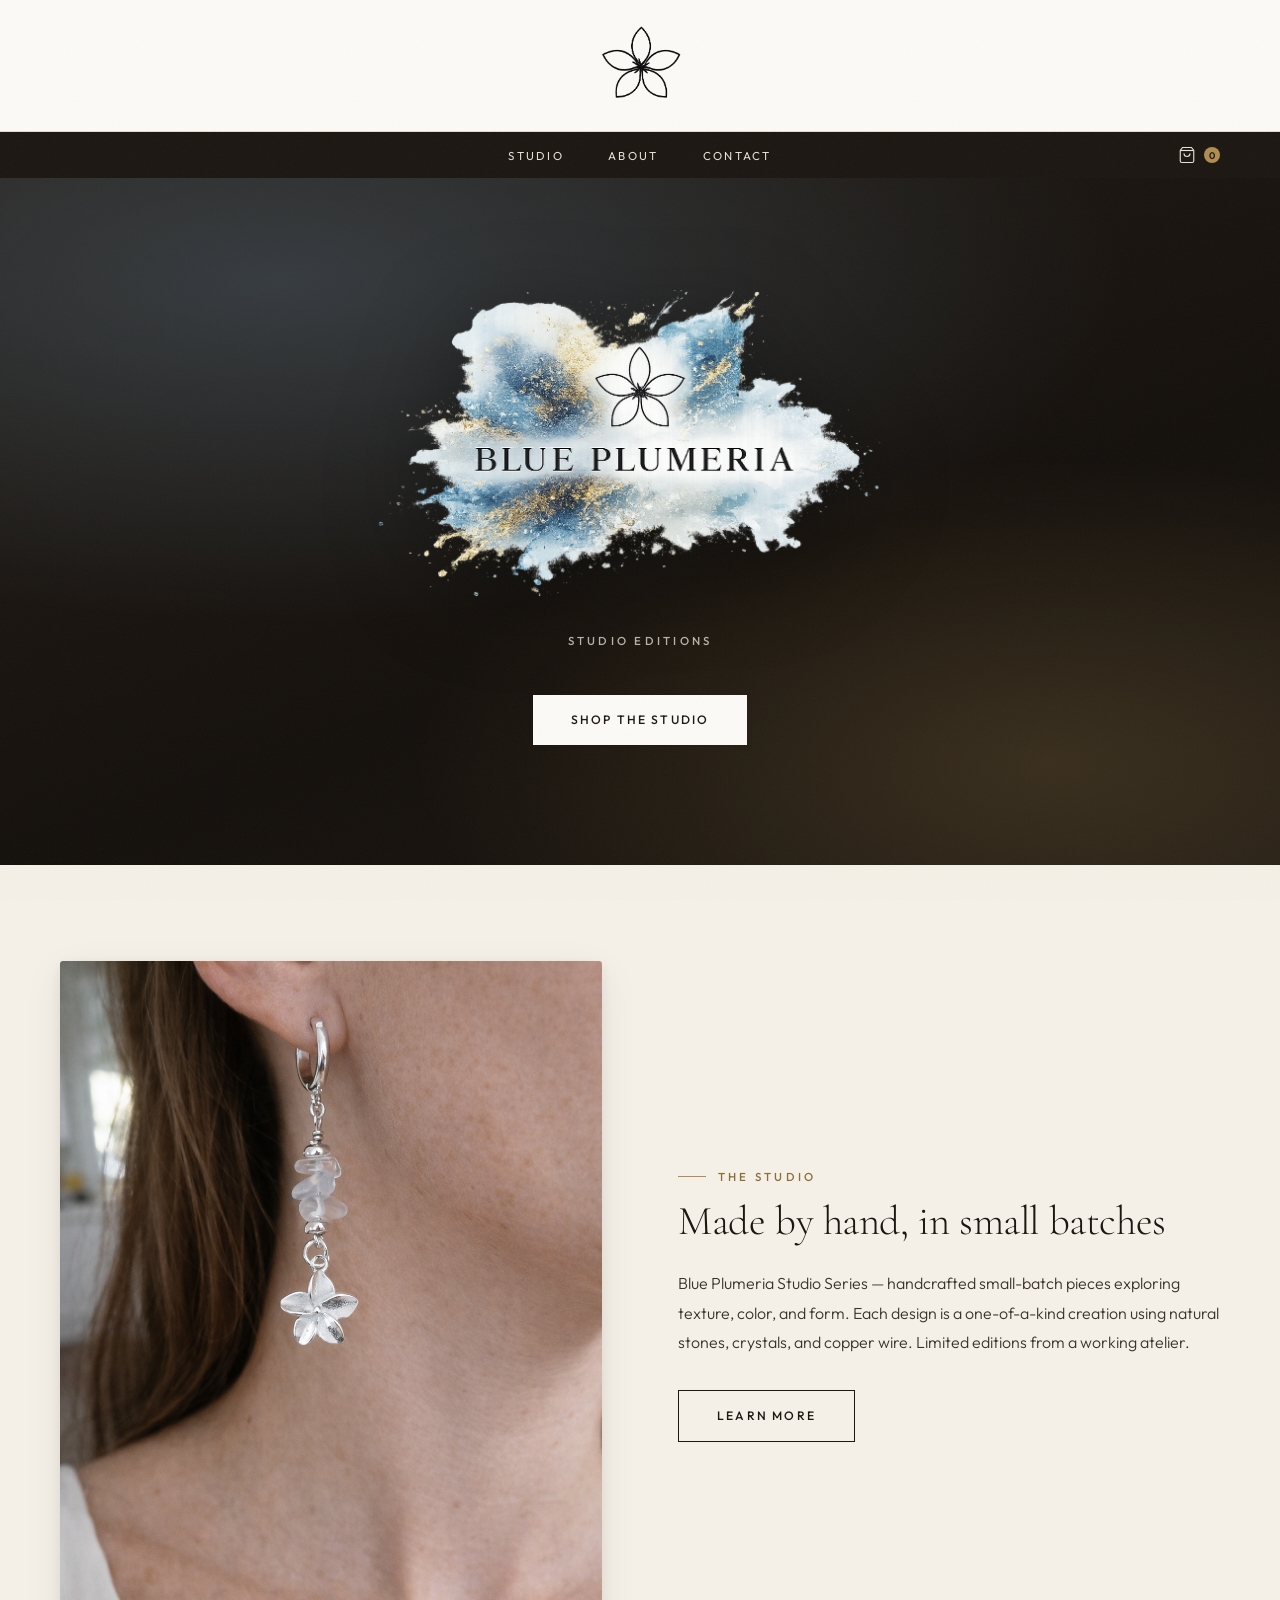
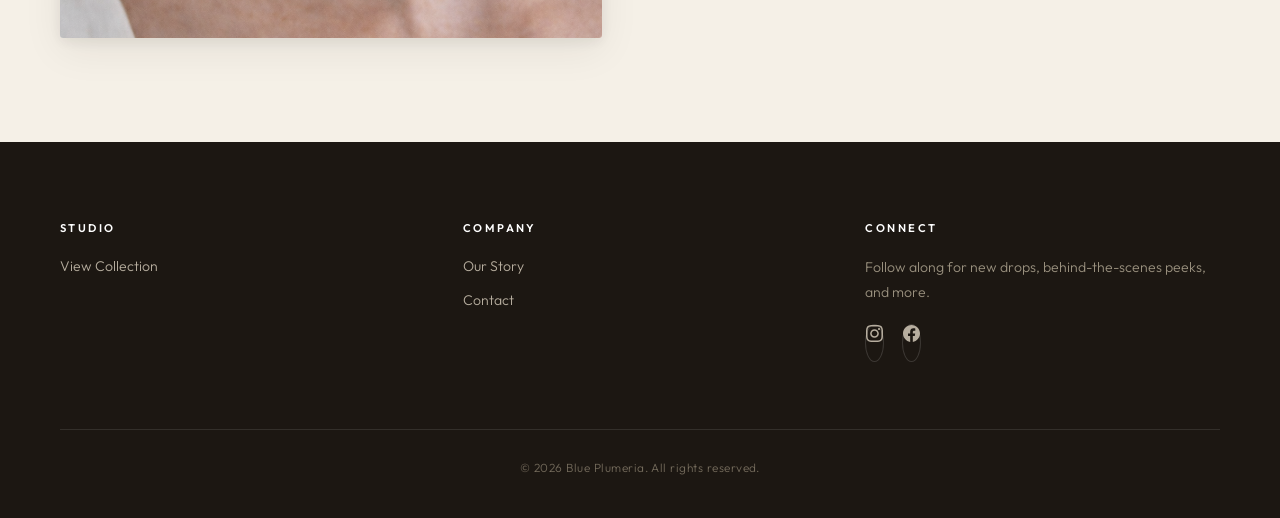
==== docs/index.html @ 75bf8a1d "Switch Snipcart to Live public API key Replace the Test public API key with the Live key across all " ====
<!DOCTYPE html>
<html lang="en">
<head>
  <meta charset="UTF-8">
  <meta name="viewport" content="width=device-width, initial-scale=1.0">
  <title>Blue Plumeria — Studio Editions</title>
  <meta name="description" content="Limited studio editions — handcrafted earrings, necklaces, and bracelets exploring texture, color, and form.">

  <!-- Favicon -->
  <link rel="icon" type="image/svg+xml" href="favicon.svg">

  <!-- Social sharing -->
  <meta property="og:type" content="website">
  <meta property="og:title" content="Blue Plumeria — Studio Editions">
  <meta property="og:description" content="Handcrafted, small-batch jewelry in natural stones, crystals, and copper. Limited studio editions from a working atelier.">
  <meta property="og:image" content="images/hero-logo.png">
  <meta name="twitter:card" content="summary_large_image">
  <meta name="twitter:title" content="Blue Plumeria — Studio Editions">
  <meta name="twitter:description" content="Handcrafted, small-batch jewelry. Limited studio editions from a working atelier.">

  <link rel="preconnect" href="https://fonts.googleapis.com">
  <link rel="preconnect" href="https://fonts.gstatic.com" crossorigin>
  <link rel="stylesheet" href="css/style.css">
  <link rel="preconnect" href="https://cdn.snipcart.com">
  <noscript><style>.reveal{opacity:1 !important;transform:none !important}</style></noscript>
</head>
<body>

  <a href="#main-content" class="skip-link">Skip to content</a>

  <!-- ── Header ── -->
  <header class="site-header">
    <a href="index.html">
      <img src="images/logo.png" alt="Blue Plumeria" class="logo">
    </a>
  </header>

  <!-- ── Navigation ── -->
  <nav class="site-nav">
    <div class="container">
      <button class="hamburger" aria-label="Menu" aria-expanded="false">
        <span></span><span></span><span></span>
      </button>
      <ul class="nav-links">
        <li><a href="shop.html">Studio</a></li>
        <li><a href="about.html">About</a></li>
        <li><a href="contact.html">Contact</a></li>
      </ul>
      <button class="nav-cart snipcart-checkout" aria-label="Cart">
        <svg viewBox="0 0 24 24"><path d="M6 2L3 6v14a2 2 0 002 2h14a2 2 0 002-2V6l-3-4z"/><line x1="3" y1="6" x2="21" y2="6"/><path d="M16 10a4 4 0 01-8 0"/></svg>
        <span class="cart-count snipcart-items-count">0</span>
      </button>
    </div>
  </nav>

  <main id="main-content">

  <!-- ── Hero ── -->
  <section class="hero">
    <div class="container">
      <img src="images/hero-logo.png" alt="Blue Plumeria" class="hero-logo">
      <p class="hero-tagline">Studio Editions</p>
      <a href="shop.html" class="btn btn-primary">Shop the Studio</a>
    </div>
  </section>

  <!-- ── About Teaser ── -->
  <section class="about-teaser section-padding">
    <div class="container">
      <div class="teaser-grid">
        <img src="images/Silver_plumeria_2.png" alt="Silver plumeria drop earrings resting on olive wood" class="teaser-image reveal" loading="lazy">
        <div class="teaser-content reveal">
          <span class="overline">The Studio</span>
          <h2>Made by hand, in small batches</h2>
          <p>Blue Plumeria Studio Series — handcrafted small-batch pieces exploring texture, color, and form. Each design is a one-of-a-kind creation using natural stones, crystals, and copper wire. Limited editions from a working atelier.</p>
          <a href="about.html" class="btn btn-outline">Learn More</a>
        </div>
      </div>
    </div>
  </section>

  </main>

  <!-- ── Footer ── -->
  <footer class="site-footer">
    <div class="container">
      <div class="footer-grid">
        <div class="footer-col">
          <h4>Studio</h4>
          <a href="shop.html">View Collection</a>
        </div>
        <div class="footer-col">
          <h4>Company</h4>
          <a href="about.html">Our Story</a>
          <a href="contact.html">Contact</a>
        </div>
        <div class="footer-col">
          <h4>Connect</h4>
          <p>Follow along for new drops, behind-the-scenes peeks, and more.</p>
          <div class="social-links">
            <a href="#" aria-label="Instagram">
              <svg viewBox="0 0 24 24"><path d="M12 2.163c3.204 0 3.584.012 4.85.07 3.252.148 4.771 1.691 4.919 4.919.058 1.265.069 1.645.069 4.849 0 3.205-.012 3.584-.069 4.849-.149 3.225-1.664 4.771-4.919 4.919-1.266.058-1.644.07-4.85.07-3.204 0-3.584-.012-4.849-.07-3.26-.149-4.771-1.699-4.919-4.92-.058-1.265-.07-1.644-.07-4.849 0-3.204.013-3.583.07-4.849.149-3.227 1.664-4.771 4.919-4.919 1.266-.057 1.645-.069 4.849-.069zm0-2.163c-3.259 0-3.667.014-4.947.072-4.358.2-6.78 2.618-6.98 6.98-.059 1.281-.073 1.689-.073 4.948 0 3.259.014 3.668.072 4.948.2 4.358 2.618 6.78 6.98 6.98 1.281.058 1.689.072 4.948.072 3.259 0 3.668-.014 4.948-.072 4.354-.2 6.782-2.618 6.979-6.98.059-1.28.073-1.689.073-4.948 0-3.259-.014-3.667-.072-4.947-.196-4.354-2.617-6.78-6.979-6.98-1.281-.059-1.69-.073-4.949-.073zm0 5.838c-3.403 0-6.162 2.759-6.162 6.162s2.759 6.163 6.162 6.163 6.162-2.759 6.162-6.163c0-3.403-2.759-6.162-6.162-6.162zm0 10.162c-2.209 0-4-1.79-4-4 0-2.209 1.791-4 4-4s4 1.791 4 4c0 2.21-1.791 4-4 4zm6.406-11.845c-.796 0-1.441.645-1.441 1.44s.645 1.44 1.441 1.44c.795 0 1.439-.645 1.439-1.44s-.644-1.44-1.439-1.44z"/></svg>
            </a>
            <a href="#" aria-label="Facebook">
              <svg viewBox="0 0 24 24"><path d="M24 12.073c0-6.627-5.373-12-12-12s-12 5.373-12 12c0 5.99 4.388 10.954 10.125 11.854v-8.385h-3.047v-3.47h3.047v-2.642c0-3.007 1.792-4.669 4.533-4.669 1.312 0 2.686.235 2.686.235v2.953h-1.514c-1.491 0-1.956.925-1.956 1.874v2.25h3.328l-.532 3.47h-2.796v8.385c5.738-.9 10.126-5.864 10.126-11.854z"/></svg>
            </a>
          </div>
        </div>
      </div>
      <div class="footer-bottom">
        &copy; 2026 Blue Plumeria. All rights reserved.
      </div>
    </div>
  </footer>

  <!-- Snipcart — loads on first user interaction -->
  <script>
    window.SnipcartSettings = {
      publicApiKey: 'ZDM4ZTlmYTYtNGQzMi00MDU1LTlmZWYtMzM0ZDJkOGJkZjA2NjM5MTg3NzgwMTA4ODEzNjky',
      loadStrategy: 'on-user-interaction',
      modalStyle: 'side',
    };

    (()=>{var c,d;(d=(c=window.SnipcartSettings).version)!=null||(c.version="3.0");var s,S;(S=(s=window.SnipcartSettings).timeoutDuration)!=null||(s.timeoutDuration=2750);var l,p;(p=(l=window.SnipcartSettings).domain)!=null||(l.domain="cdn.snipcart.com");var w,u;(u=(w=window.SnipcartSettings).protocol)!=null||(w.protocol="https");var f=window.SnipcartSettings.version.includes("v3.0.0-ci")||window.SnipcartSettings.version!="3.0"&&window.SnipcartSettings.version.localeCompare("3.4.0",void 0,{numeric:!0,sensitivity:"base"})===-1,m=["focus","mouseover","touchmove","scroll","keydown"];window.LoadSnipcart=o;document.readyState==="loading"?document.addEventListener("DOMContentLoaded",r):r();function r(){window.SnipcartSettings.loadStrategy?window.SnipcartSettings.loadStrategy==="on-user-interaction"&&(m.forEach(t=>document.addEventListener(t,o)),setTimeout(o,window.SnipcartSettings.timeoutDuration)):o()}var a=!1;function o(){if(a)return;a=!0;let t=document.getElementsByTagName("head")[0],e=document.querySelector("#snipcart"),i=document.querySelector(`src[src^="${window.SnipcartSettings.protocol}://${window.SnipcartSettings.domain}"][src$="snipcart.js"]`),n=document.querySelector(`link[href^="${window.SnipcartSettings.protocol}://${window.SnipcartSettings.domain}"][href$="snipcart.css"]`);e||(e=document.createElement("div"),e.id="snipcart",e.setAttribute("hidden","true"),document.body.appendChild(e)),v(e),i||(i=document.createElement("script"),i.src=`${window.SnipcartSettings.protocol}://${window.SnipcartSettings.domain}/themes/v${window.SnipcartSettings.version}/default/snipcart.js`,i.async=!0,t.appendChild(i)),n||(n=document.createElement("link"),n.rel="stylesheet",n.type="text/css",n.href=`${window.SnipcartSettings.protocol}://${window.SnipcartSettings.domain}/themes/v${window.SnipcartSettings.version}/default/snipcart.css`,t.prepend(n)),m.forEach(g=>document.removeEventListener(g,o))}function v(t){!f||(t.dataset.apiKey=window.SnipcartSettings.publicApiKey,window.SnipcartSettings.addProductBehavior&&(t.dataset.configAddProductBehavior=window.SnipcartSettings.addProductBehavior),window.SnipcartSettings.modalStyle&&(t.dataset.configModalStyle=window.SnipcartSettings.modalStyle),window.SnipcartSettings.currency&&(t.dataset.currency=window.SnipcartSettings.currency),window.SnipcartSettings.templatesUrl&&(t.dataset.templatesUrl=window.SnipcartSettings.templatesUrl))}})();
  </script>
  <script src="js/main.js"></script>
</body>
</html>
---- docs/css/style.css ----
/* ========================================
   Blue Plumeria — Style Sheet
   Palette drawn from the studio's own logo art:
   dusty slate-blue, gold leaf, warm bone, ink.
   ======================================== */

/* Fonts — Cormorant Garamond (display serif) + Outfit (body) */
@import url('https://fonts.googleapis.com/css2?family=Cormorant+Garamond:ital,wght@0,300;0,400;0,500;0,600;1,300;1,400;1,500&family=Outfit:wght@300;400;500;600&display=swap');

/* ── Custom Properties ── */
:root {
  /* Warm neutrals, tuned to the wood-and-silk product photography */
  --paper:        #FCFAF6;   /* main background — warm white */
  --bone:         #F5F0E7;   /* alt surface — warm cream */
  --sand:         #ECE4D6;   /* deeper neutral */
  --ink:          #1C1712;   /* warm near-black — body + dark surfaces */
  --ink-soft:     #3A332B;
  --muted:        #8A7F6E;   /* warm gray for secondary text */
  --border:       #E4DBCC;   /* warm hairline */

  /* Brand accents — one dominant metallic (gold), slate as support */
  --gold:         #B08D4F;   /* leaf gold, desaturated */
  --gold-deep:    #8C6D37;
  --slate:        #6E8CA6;   /* the logo's dusty blue */
  --slate-deep:   #47617A;

  /* Tinted shadows carry the warm hue instead of pure black */
  --shadow-sm:  0 1px 2px rgba(40,30,15,0.05), 0 2px 8px rgba(40,30,15,0.04);
  --shadow-md:  0 4px 14px rgba(40,30,15,0.08), 0 12px 40px rgba(40,30,15,0.07);
  --shadow-lg:  0 20px 60px rgba(28,23,18,0.18);

  --font-heading: 'Cormorant Garamond', Georgia, serif;
  --font-body:    'Outfit', 'Helvetica Neue', Arial, sans-serif;

  --max-width:    1240px;
  --header-height: 132px;
  --nav-height:   46px;
  --ease:         cubic-bezier(0.22, 0.61, 0.36, 1);
}

/* ── Reset ── */
*, *::before, *::after {
  box-sizing: border-box;
  margin: 0;
  padding: 0;
}

html {
  scroll-behavior: smooth;
}

body {
  font-family: var(--font-body);
  font-weight: 300;
  color: var(--ink);
  background: var(--paper);
  line-height: 1.7;
  font-size: 16px;
  -webkit-font-smoothing: antialiased;
  text-rendering: optimizeLegibility;
}

/* Fixed grain overlay — breaks digital flatness on every surface */
body::after {
  content: "";
  position: fixed;
  inset: 0;
  z-index: 1000;
  pointer-events: none;
  opacity: 0.035;
  background-image: url("data:image/svg+xml,%3Csvg xmlns='http://www.w3.org/2000/svg' width='140' height='140'%3E%3Cfilter id='n'%3E%3CfeTurbulence type='fractalNoise' baseFrequency='0.85' numOctaves='2' stitchTiles='stitch'/%3E%3C/filter%3E%3Crect width='100%25' height='100%25' filter='url(%23n)'/%3E%3C/svg%3E");
}

img {
  max-width: 100%;
  display: block;
}

a {
  color: var(--ink);
  text-decoration: none;
  transition: color 0.25s var(--ease);
}

a:hover {
  color: var(--gold-deep);
}

ul, ol {
  list-style: none;
}

button {
  cursor: pointer;
  font-family: var(--font-body);
  border: none;
  background: none;
  color: inherit;
}

/* Visible focus for keyboard users — accessibility, not optional */
:focus-visible {
  outline: 2px solid var(--slate);
  outline-offset: 3px;
  border-radius: 2px;
}

/* Skip link */
.skip-link {
  position: absolute;
  left: -9999px;
  top: 0;
  z-index: 2000;
  background: var(--ink);
  color: #fff;
  padding: 0.75rem 1.25rem;
  font-size: 0.8rem;
  letter-spacing: 0.1em;
  text-transform: uppercase;
}
.skip-link:focus {
  left: 1rem;
  top: 1rem;
  color: #fff;
}

/* ── Typography ── */
h1, h2, h3, h4, h5 {
  font-family: var(--font-heading);
  font-weight: 400;
  line-height: 1.12;
  letter-spacing: -0.01em;
  text-wrap: balance;
}

p { text-wrap: pretty; }

.section-heading {
  font-family: var(--font-heading);
  font-size: clamp(2rem, 4.5vw, 3.1rem);
  font-weight: 300;
  letter-spacing: 0.01em;
  text-align: center;
  margin-bottom: 3.25rem;
  color: var(--ink);
}

/* Small overline label — the recurring editorial device */
.label-text,
.showcase-label,
.hero-tagline {
  font-family: var(--font-body);
  font-size: 0.72rem;
  font-weight: 500;
  letter-spacing: 0.28em;
  text-transform: uppercase;
  color: var(--muted);
}

.overline {
  display: inline-flex;
  align-items: center;
  gap: 0.75rem;
  font-family: var(--font-body);
  font-size: 0.72rem;
  font-weight: 500;
  letter-spacing: 0.28em;
  text-transform: uppercase;
  color: var(--gold-deep);
}
.overline::before {
  content: "";
  width: 28px;
  height: 1px;
  background: var(--gold);
}

/* ── Layout Utilities ── */
.container {
  max-width: var(--max-width);
  margin: 0 auto;
  padding: 0 2.5rem;
}

.section-padding {
  padding: 6rem 0 6.5rem;  /* optically heavier bottom */
}

.text-center { text-align: center; }

/* ── Buttons ── */
.btn {
  display: inline-block;
  font-family: var(--font-body);
  font-size: 0.76rem;
  font-weight: 500;
  letter-spacing: 0.18em;
  text-transform: uppercase;
  padding: 15px 38px;
  transition: transform 0.15s var(--ease),
              background 0.3s var(--ease),
              color 0.3s var(--ease),
              box-shadow 0.3s var(--ease);
  cursor: pointer;
  border: none;
}
.btn:active { transform: translateY(1px) scale(0.99); }

.btn-primary {
  background: var(--ink);
  color: var(--paper);
  box-shadow: var(--shadow-sm);
}
.btn-primary:hover {
  background: var(--gold-deep);
  color: #fff;
  box-shadow: var(--shadow-md);
}

.btn-outline {
  background: transparent;
  color: var(--ink);
  border: 1px solid var(--ink);
}
.btn-outline:hover {
  background: var(--ink);
  color: var(--paper);
}

.btn-link {
  font-size: 0.76rem;
  letter-spacing: 0.16em;
  text-transform: uppercase;
  color: var(--ink);
  border-bottom: 1px solid var(--gold);
  padding-bottom: 3px;
  transition: color 0.25s var(--ease), border-color 0.25s var(--ease);
}
.btn-link:hover {
  color: var(--gold-deep);
  border-color: var(--gold-deep);
}

/* ── Sticky Header ── */
.site-header {
  position: sticky;
  top: 0;
  z-index: 100;
  background: var(--paper);
  height: var(--header-height);
  display: flex;
  align-items: center;
  justify-content: center;
  border-bottom: 1px solid var(--border);
}
.site-header .logo {
  height: 96px;
  width: auto;
  transition: opacity 0.25s var(--ease);
}
.site-header a:hover .logo { opacity: 0.7; }

/* ── Navigation Bar ── */
.site-nav {
  background: var(--ink);
  height: var(--nav-height);
  position: sticky;
  top: var(--header-height);
  z-index: 99;
}
.site-nav .container {
  display: flex;
  align-items: center;
  justify-content: center;
  height: 100%;
  position: relative;
}
.nav-links {
  display: flex;
  align-items: center;
  gap: 2.75rem;
}
.nav-links a {
  font-family: var(--font-body);
  font-size: 0.72rem;
  font-weight: 400;
  letter-spacing: 0.2em;
  text-transform: uppercase;
  color: #E9E2D6;
  transition: color 0.25s var(--ease);
  padding: 0.5rem 0;
  position: relative;
}
.nav-links a::after {
  content: "";
  position: absolute;
  left: 0; right: 0; bottom: -2px;
  height: 1px;
  background: var(--gold);
  transform: scaleX(0);
  transform-origin: center;
  transition: transform 0.28s var(--ease);
}
.nav-links a:hover,
.nav-links a.active { color: #fff; }
.nav-links a:hover::after,
.nav-links a.active::after { transform: scaleX(1); }

.nav-cart {
  position: absolute;
  right: 2.5rem;
  top: 50%;
  transform: translateY(-50%);
  color: #E9E2D6;
  display: flex;
  align-items: center;
  gap: 0.5rem;
  background: none;
  border: none;
  transition: color 0.25s var(--ease);
}
.nav-cart:hover { color: var(--gold); }
.nav-cart svg {
  width: 18px; height: 18px;
  stroke: currentColor; fill: none; stroke-width: 1.5;
}
.cart-count {
  background: var(--gold);
  color: var(--ink);
  font-size: 0.6rem;
  min-width: 16px; height: 16px;
  padding: 0 4px;
  border-radius: 8px;
  display: inline-flex;
  align-items: center;
  justify-content: center;
  font-weight: 600;
}

/* ── Hamburger Menu ── */
.hamburger {
  display: none;
  background: none; border: none;
  cursor: pointer; padding: 0.5rem;
  position: absolute; left: 2rem; top: 50%;
  transform: translateY(-50%);
}
.hamburger span {
  display: block;
  width: 20px; height: 1.5px;
  background: #E9E2D6;
  margin: 5px 0;
  transition: all 0.3s var(--ease);
}
.hamburger.active span:nth-child(1) { transform: rotate(45deg) translate(4px, 5px); }
.hamburger.active span:nth-child(2) { opacity: 0; }
.hamburger.active span:nth-child(3) { transform: rotate(-45deg) translate(4px, -5px); }

/* ── Hero — dark ambient wash that lets the watercolor mark glow ── */
.hero {
  position: relative;
  overflow: hidden;
  text-align: center;
  padding: 7rem 2rem 7.5rem;
  background:
    radial-gradient(120% 90% at 22% 15%, rgba(110,140,166,0.30), transparent 55%),
    radial-gradient(90% 80% at 82% 85%, rgba(176,141,79,0.22), transparent 55%),
    linear-gradient(160deg, #221C16 0%, #14100C 60%, #1B1611 100%);
  color: var(--paper);
}
.hero .hero-logo {
  position: relative;
  max-width: 760px;
  width: 100%;
  margin: 0 auto 2rem;
  filter: drop-shadow(0 20px 50px rgba(0,0,0,0.45));
}
.hero .hero-tagline {
  position: relative;
  color: rgba(245,240,231,0.72);
  margin-bottom: 2.75rem;
}
.hero .btn-primary {
  position: relative;
  background: var(--paper);
  color: var(--ink);
}
.hero .btn-primary:hover {
  background: var(--gold);
  color: var(--ink);
}

/* ── Category Tiles ── */
.category-tiles { background: var(--paper); }
.tiles-grid {
  display: grid;
  grid-template-columns: repeat(3, 1fr);
  gap: 2rem;
}
.tile { text-align: center; cursor: pointer; }
.tile-image {
  width: 100%;
  aspect-ratio: 3 / 4;
  object-fit: cover;
  margin-bottom: 1.2rem;
  border-radius: 2px;
  transition: transform 0.5s var(--ease), box-shadow 0.4s var(--ease);
}
.tile:hover .tile-image { transform: translateY(-4px); box-shadow: var(--shadow-md); }
.tile-name {
  font-family: var(--font-body);
  font-size: 0.78rem;
  letter-spacing: 0.14em;
  text-transform: uppercase;
  color: var(--ink);
}

/* ── Product Grid (retained) ── */
.product-grid {
  display: grid;
  grid-template-columns: repeat(4, 1fr);
  gap: 3.5rem 2.5rem;
}
.product-card { text-align: center; }
.product-card-image {
  width: 100%;
  aspect-ratio: 1 / 1;
  object-fit: cover;
  margin-bottom: 1.1rem;
  border-radius: 2px;
  cursor: pointer;
  transition: transform 0.5s var(--ease), box-shadow 0.4s var(--ease);
}
.product-card-image:hover { transform: translateY(-4px); box-shadow: var(--shadow-md); }
.product-card-name {
  font-family: var(--font-heading);
  font-size: 1.25rem;
  font-weight: 400;
  color: var(--ink);
  margin-bottom: 0.2rem;
}
.product-card-price {
  font-family: var(--font-body);
  font-size: 0.85rem;
  font-weight: 400;
  color: var(--gold-deep);
  font-variant-numeric: tabular-nums;
  margin-bottom: 0.9rem;
}
.product-card .snipcart-add-item {
  font-family: var(--font-body);
  font-size: 0.68rem;
  font-weight: 500;
  letter-spacing: 0.16em;
  text-transform: uppercase;
  padding: 11px 26px;
  background: transparent;
  color: var(--ink);
  border: 1px solid var(--border);
  cursor: pointer;
  transition: all 0.3s var(--ease);
  opacity: 0;
}
.product-card:hover .snipcart-add-item { opacity: 1; }
.product-card .snipcart-add-item:hover {
  background: var(--ink);
  color: var(--paper);
  border-color: var(--ink);
}

/* ── Product Showcase — alternating asymmetric editorial rows ── */
.showcase-section {
  background: var(--paper);
}
.showcase-set {
  display: grid;
  grid-template-columns: 1.05fr 0.95fr;
  align-items: center;
  gap: clamp(2.5rem, 6vw, 6rem);
  max-width: 1080px;
  margin: 0 auto 7rem;
}
.showcase-set:last-child { margin-bottom: 0; }

/* Alternate the media side every other row */
.showcase-set:nth-of-type(even) .showcase-media { order: 2; }

.showcase-info { max-width: 30ch; }
.showcase-set:nth-of-type(even) .showcase-info { margin-left: auto; }

.showcase-label { display: block; margin-bottom: 1rem; }

.showcase-name {
  font-family: var(--font-heading);
  font-size: clamp(1.9rem, 3.2vw, 2.7rem);
  font-weight: 300;
  line-height: 1.08;
  margin-bottom: 0.9rem;
}
.showcase-price {
  font-family: var(--font-body);
  font-size: 1rem;
  font-weight: 400;
  color: var(--gold-deep);
  font-variant-numeric: tabular-nums;
  margin-bottom: 2rem;
}
.showcase-price::before {
  content: "";
  display: block;
  width: 40px; height: 1px;
  background: var(--border);
  margin-bottom: 1.5rem;
}

/* Media column: slider + dots live together here */
.showcase-media { position: relative; }

.showcase-slider {
  position: relative;
  overflow: hidden;
  border-radius: 3px;
  box-shadow: var(--shadow-md);
  background: var(--bone);
}
.showcase-slider img {
  width: 100%;
  aspect-ratio: 4 / 5;
  object-fit: cover;
  display: none;
}
.showcase-slider img.active { display: block; }

.slider-btn {
  position: absolute;
  top: 50%;
  transform: translateY(-50%);
  background: rgba(252,250,246,0.9);
  backdrop-filter: blur(4px);
  border: none;
  width: 42px; height: 42px;
  font-size: 1.2rem;
  color: var(--ink);
  cursor: pointer;
  display: flex;
  align-items: center;
  justify-content: center;
  border-radius: 50%;
  box-shadow: var(--shadow-sm);
  transition: background 0.25s var(--ease), transform 0.2s var(--ease);
  z-index: 2;
}
.slider-btn:hover { background: #fff; }
.slider-btn:active { transform: translateY(-50%) scale(0.92); }
.slider-btn.prev { left: 0.9rem; }
.slider-btn.next { right: 0.9rem; }

.slider-dots {
  display: flex;
  justify-content: center;
  gap: 0.5rem;
  margin-top: 1.1rem;
}
.ai-note {
  margin: 0.85rem auto 0;
  max-width: 42ch;
  font-family: var(--font-body);
  font-size: 0.7rem;
  font-style: italic;
  line-height: 1.5;
  letter-spacing: 0.01em;
  color: var(--muted);
  text-align: center;
}
.slider-dot {
  width: 7px; height: 7px;
  border-radius: 50%;
  background: var(--border);
  border: none;
  cursor: pointer;
  padding: 0;
  transition: background 0.25s var(--ease), transform 0.2s var(--ease);
}
.slider-dot.active { background: var(--gold); transform: scale(1.25); }

.showcase-cta { margin-top: 0; }

/* ── Featured Section ── */
.featured { background: var(--paper); }
.view-all-wrap { text-align: center; margin-top: 3rem; }

/* ── About Teaser ── */
.about-teaser { background: var(--bone); }
.teaser-grid {
  display: grid;
  grid-template-columns: 1fr 1fr;
  gap: clamp(2.5rem, 6vw, 5rem);
  align-items: center;
}
.teaser-image {
  width: 100%;
  aspect-ratio: 4 / 5;
  object-fit: cover;
  border-radius: 3px;
  box-shadow: var(--shadow-md);
}
.teaser-content h2 {
  font-family: var(--font-heading);
  font-size: clamp(1.9rem, 3.2vw, 2.6rem);
  font-weight: 300;
  margin: 0.8rem 0 1.5rem;
}
.teaser-content p {
  font-size: 1rem;
  line-height: 1.85;
  max-width: 60ch;
  margin-bottom: 2rem;
  color: var(--ink-soft);
}

/* ── Shop Page ── */
.shop-header {
  background: var(--bone);
  text-align: center;
  padding: 4.5rem 2rem 3.5rem;
}
.shop-header h1 {
  font-family: var(--font-heading);
  font-size: clamp(2.4rem, 5vw, 3.6rem);
  font-weight: 300;
  letter-spacing: 0.01em;
  margin-bottom: 0.6rem;
}
.product-count {
  font-size: 0.72rem;
  color: var(--muted);
  letter-spacing: 0.2em;
  text-transform: uppercase;
}

/* ── Filter Bar ── */
.filter-bar {
  border-bottom: 1px solid var(--border);
  padding: 0 2rem;
  background: var(--paper);
}
.filter-bar .container {
  display: flex;
  align-items: center;
  justify-content: center;
  gap: 2.5rem;
  flex-wrap: wrap;
}
.filter-tab {
  font-family: var(--font-body);
  font-size: 0.72rem;
  font-weight: 500;
  letter-spacing: 0.16em;
  text-transform: uppercase;
  color: var(--muted);
  background: none; border: none;
  padding: 1.1rem 0.5rem;
  cursor: pointer;
  border-bottom: 2px solid transparent;
  transition: all 0.25s var(--ease);
}
.filter-tab:hover { color: var(--ink); }
.filter-tab.active { color: var(--ink); border-bottom-color: var(--gold); }

.sort-bar { display: flex; justify-content: flex-end; padding: 1.5rem 0 0; }
.sort-select {
  font-family: var(--font-body);
  font-size: 0.72rem;
  letter-spacing: 0.1em;
  text-transform: uppercase;
  color: var(--ink);
  background: transparent;
  border: 1px solid var(--border);
  padding: 0.55rem 2rem 0.55rem 1rem;
  cursor: pointer;
  appearance: none;
  -webkit-appearance: none;
  background-image: url("data:image/svg+xml,%3Csvg width='10' height='6' viewBox='0 0 10 6' fill='none' xmlns='http://www.w3.org/2000/svg'%3E%3Cpath d='M1 1L5 5L9 1' stroke='%231C1712' stroke-width='1'/%3E%3C/svg%3E");
  background-repeat: no-repeat;
  background-position: right 12px center;
}

/* ── About Page ── */
.about-hero {
  position: relative;
  overflow: hidden;
  text-align: center;
  padding: 6rem 2rem 6.5rem;
  background:
    radial-gradient(100% 90% at 25% 20%, rgba(110,140,166,0.28), transparent 55%),
    radial-gradient(90% 80% at 80% 90%, rgba(176,141,79,0.20), transparent 55%),
    linear-gradient(160deg, #221C16 0%, #14100C 65%);
  color: var(--paper);
}
.about-hero h1 {
  font-family: var(--font-heading);
  font-size: clamp(2.6rem, 6vw, 4.2rem);
  font-weight: 300;
  letter-spacing: 0.01em;
}

.story-section { background: var(--paper); }
.story-grid {
  display: grid;
  grid-template-columns: 0.9fr 1.1fr;
  gap: clamp(2.5rem, 6vw, 5rem);
  align-items: center;
}
.story-image {
  width: 100%;
  aspect-ratio: 4 / 5;
  object-fit: cover;
  border-radius: 3px;
  box-shadow: var(--shadow-md);
}
.story-content h2 {
  font-family: var(--font-heading);
  font-size: clamp(1.9rem, 3.2vw, 2.6rem);
  font-weight: 300;
  margin: 0.8rem 0 1.5rem;
}
.story-content p {
  font-size: 1rem;
  line-height: 1.9;
  max-width: 62ch;
  margin-bottom: 1.3rem;
  color: var(--ink-soft);
}

/* Materials */
.materials-section { background: var(--bone); }
.materials-grid {
  display: grid;
  grid-template-columns: repeat(4, 1fr);
  gap: 2.5rem;
  text-align: center;
}
.material-item {
  padding: 2.25rem 1.5rem;
  background: var(--paper);
  border: 1px solid var(--border);
  border-radius: 3px;
  transition: transform 0.4s var(--ease), box-shadow 0.4s var(--ease);
}
.material-item:hover { transform: translateY(-4px); box-shadow: var(--shadow-md); }
.material-item h3 {
  font-family: var(--font-heading);
  font-size: 1.3rem;
  font-weight: 500;
  margin-bottom: 0.7rem;
}
.material-item p {
  font-size: 0.88rem;
  line-height: 1.75;
  color: var(--muted);
}
.material-icon {
  font-size: 1.6rem;
  margin-bottom: 1rem;
  color: var(--gold);
}

/* ── Contact Page ── */
.contact-hero {
  position: relative;
  overflow: hidden;
  text-align: center;
  padding: 6rem 2rem 6.5rem;
  background:
    radial-gradient(100% 90% at 25% 20%, rgba(110,140,166,0.28), transparent 55%),
    radial-gradient(90% 80% at 80% 90%, rgba(176,141,79,0.20), transparent 55%),
    linear-gradient(160deg, #221C16 0%, #14100C 65%);
  color: var(--paper);
}
.contact-hero h1 {
  font-family: var(--font-heading);
  font-size: clamp(2.6rem, 6vw, 4.2rem);
  font-weight: 300;
  letter-spacing: 0.01em;
}

.contact-grid {
  display: grid;
  grid-template-columns: 1.1fr 0.9fr;
  gap: clamp(2.5rem, 6vw, 5rem);
}
.contact-form label {
  display: block;
  font-size: 0.7rem;
  font-weight: 500;
  letter-spacing: 0.16em;
  text-transform: uppercase;
  color: var(--ink);
  margin-bottom: 0.55rem;
}
.contact-form input,
.contact-form textarea {
  width: 100%;
  font-family: var(--font-body);
  font-size: 0.95rem;
  font-weight: 300;
  padding: 0.85rem 1rem;
  border: 1px solid var(--border);
  background: var(--paper);
  color: var(--ink);
  margin-bottom: 1.4rem;
  border-radius: 2px;
  transition: border-color 0.25s var(--ease), box-shadow 0.25s var(--ease);
  outline: none;
}
.contact-form input:focus,
.contact-form textarea:focus {
  border-color: var(--slate);
  box-shadow: 0 0 0 3px rgba(110,140,166,0.15);
}
.contact-form textarea { min-height: 170px; resize: vertical; }

/* Inline validation states (set by JS) */
.contact-form input.invalid,
.contact-form textarea.invalid {
  border-color: #B4553F;
  box-shadow: 0 0 0 3px rgba(180,85,63,0.12);
}
.field-error {
  display: none;
  margin: -1rem 0 1.2rem;
  font-size: 0.78rem;
  color: #B4553F;
}
.field-error.show { display: block; }

.form-status {
  margin-top: 1rem;
  font-size: 0.9rem;
  color: var(--slate-deep);
}

.contact-info h3 {
  font-family: var(--font-heading);
  font-size: 1.35rem;
  font-weight: 500;
  margin-bottom: 1rem;
}
.contact-info h3 + p { margin-top: -0.4rem; }
.contact-info p {
  font-size: 0.95rem;
  line-height: 1.8;
  margin-bottom: 1.5rem;
  color: var(--ink-soft);
}
.contact-info a { color: var(--gold-deep); }
.contact-info a:hover { color: var(--ink); }

.social-links { display: flex; gap: 1.1rem; margin-top: 1.25rem; }
.social-links a {
  color: var(--ink);
  display: inline-flex;
  width: 38px; height: 38px;
  align-items: center;
  justify-content: center;
  border: 1px solid var(--border);
  border-radius: 50%;
  transition: color 0.25s var(--ease), border-color 0.25s var(--ease), transform 0.2s var(--ease);
}
.social-links a:hover {
  color: var(--gold-deep);
  border-color: var(--gold);
  transform: translateY(-2px);
}
.social-links svg { width: 17px; height: 17px; fill: currentColor; }

/* ── Footer ── */
.site-footer {
  background: var(--ink);
  color: #B7AE9F;
  padding: 5rem 0 2.5rem;
}
.footer-grid {
  display: grid;
  grid-template-columns: repeat(3, 1fr);
  gap: 3rem;
  margin-bottom: 3.5rem;
}
.footer-col h4 {
  font-family: var(--font-body);
  font-size: 0.7rem;
  font-weight: 600;
  letter-spacing: 0.22em;
  text-transform: uppercase;
  color: #fff;
  margin-bottom: 1.25rem;
}
.footer-col a {
  display: block;
  color: #B7AE9F;
  font-size: 0.88rem;
  margin-bottom: 0.65rem;
  width: fit-content;
  transition: color 0.25s var(--ease);
}
.footer-col a:hover { color: var(--gold); }
.footer-col p { font-size: 0.88rem; line-height: 1.75; color: #9a917f; }

/* footer social buttons sit on dark — override the light border */
.site-footer .social-links a {
  color: #B7AE9F;
  border-color: rgba(255,255,255,0.14);
}
.site-footer .social-links a:hover {
  color: var(--gold);
  border-color: var(--gold);
}

.footer-bottom {
  border-top: 1px solid rgba(255,255,255,0.1);
  padding-top: 1.75rem;
  text-align: center;
  font-size: 0.74rem;
  letter-spacing: 0.04em;
  color: #746b5c;
}

/* ── Scroll-reveal (progressive enhancement; base state visible) ── */
.reveal {
  opacity: 0;
  transform: translateY(22px);
  transition: opacity 0.7s var(--ease), transform 0.7s var(--ease);
  will-change: opacity, transform;
}
.reveal.in { opacity: 1; transform: none; }

/* ── Responsive ── */
@media (max-width: 1200px) {
  .product-grid { grid-template-columns: repeat(3, 1fr); gap: 3rem 2rem; }
}

@media (max-width: 860px) {
  .showcase-set {
    grid-template-columns: 1fr;
    gap: 1.75rem;
    max-width: 460px;
    text-align: center;
    margin-bottom: 4.5rem;
  }
  .showcase-set:nth-of-type(even) .showcase-media { order: 0; }
  .showcase-info { max-width: none; }
  .showcase-set:nth-of-type(even) .showcase-info { margin-left: 0; }
  .showcase-price::before { margin-left: auto; margin-right: auto; }
}

@media (max-width: 768px) {
  .section-padding { padding: 4rem 0 4.5rem; }
  .hero { padding: 4.5rem 1.5rem 5rem; }
  .hero .hero-logo { max-width: 420px; }

  .hamburger { display: block; }
  .nav-links {
    display: none;
    position: absolute;
    top: var(--nav-height);
    left: 0; right: 0;
    background: var(--ink);
    flex-direction: column;
    padding: 1.5rem 0;
    gap: 0;
    border-top: 1px solid rgba(255,255,255,0.08);
  }
  .nav-links.open { display: flex; }
  .nav-links a { padding: 0.85rem 2rem; width: 100%; text-align: center; }
  .nav-links a::after { display: none; }
  .nav-cart { right: 1.25rem; }

  .tiles-grid { grid-template-columns: 1fr; gap: 2rem; }
  .product-grid { grid-template-columns: repeat(2, 1fr); gap: 2.5rem 1.5rem; }
  .product-card .snipcart-add-item { opacity: 1; }

  .teaser-grid,
  .story-grid,
  .contact-grid { grid-template-columns: 1fr; gap: 2.5rem; }
  .teaser-content p, .story-content p { max-width: none; }

  .materials-grid { grid-template-columns: repeat(2, 1fr); gap: 1.5rem; }

  .footer-grid { grid-template-columns: 1fr; gap: 2.25rem; text-align: center; }
  .footer-col a { margin-left: auto; margin-right: auto; }
  .social-links { justify-content: center; }
  .site-footer .social-links { justify-content: center; }

  .filter-bar .container { gap: 1.2rem; }
}

@media (max-width: 480px) {
  :root { --header-height: 92px; }
  .site-header .logo { height: 64px; }
  .container { padding: 0 1.4rem; }
  .section-padding { padding: 3rem 0 3.5rem; }
  .hero { padding: 3.25rem 1.2rem 3.75rem; }
  .hero .hero-logo { max-width: 300px; }
  .product-grid { grid-template-columns: 1fr; gap: 2.5rem; }
  .materials-grid { grid-template-columns: 1fr; }
}

/* ── Motion preferences ── */
@media (prefers-reduced-motion: reduce) {
  html { scroll-behavior: auto; }
  *, *::before, *::after {
    animation-duration: 0.01ms !important;
    transition-duration: 0.01ms !important;
  }
  .reveal { opacity: 1; transform: none; }
}
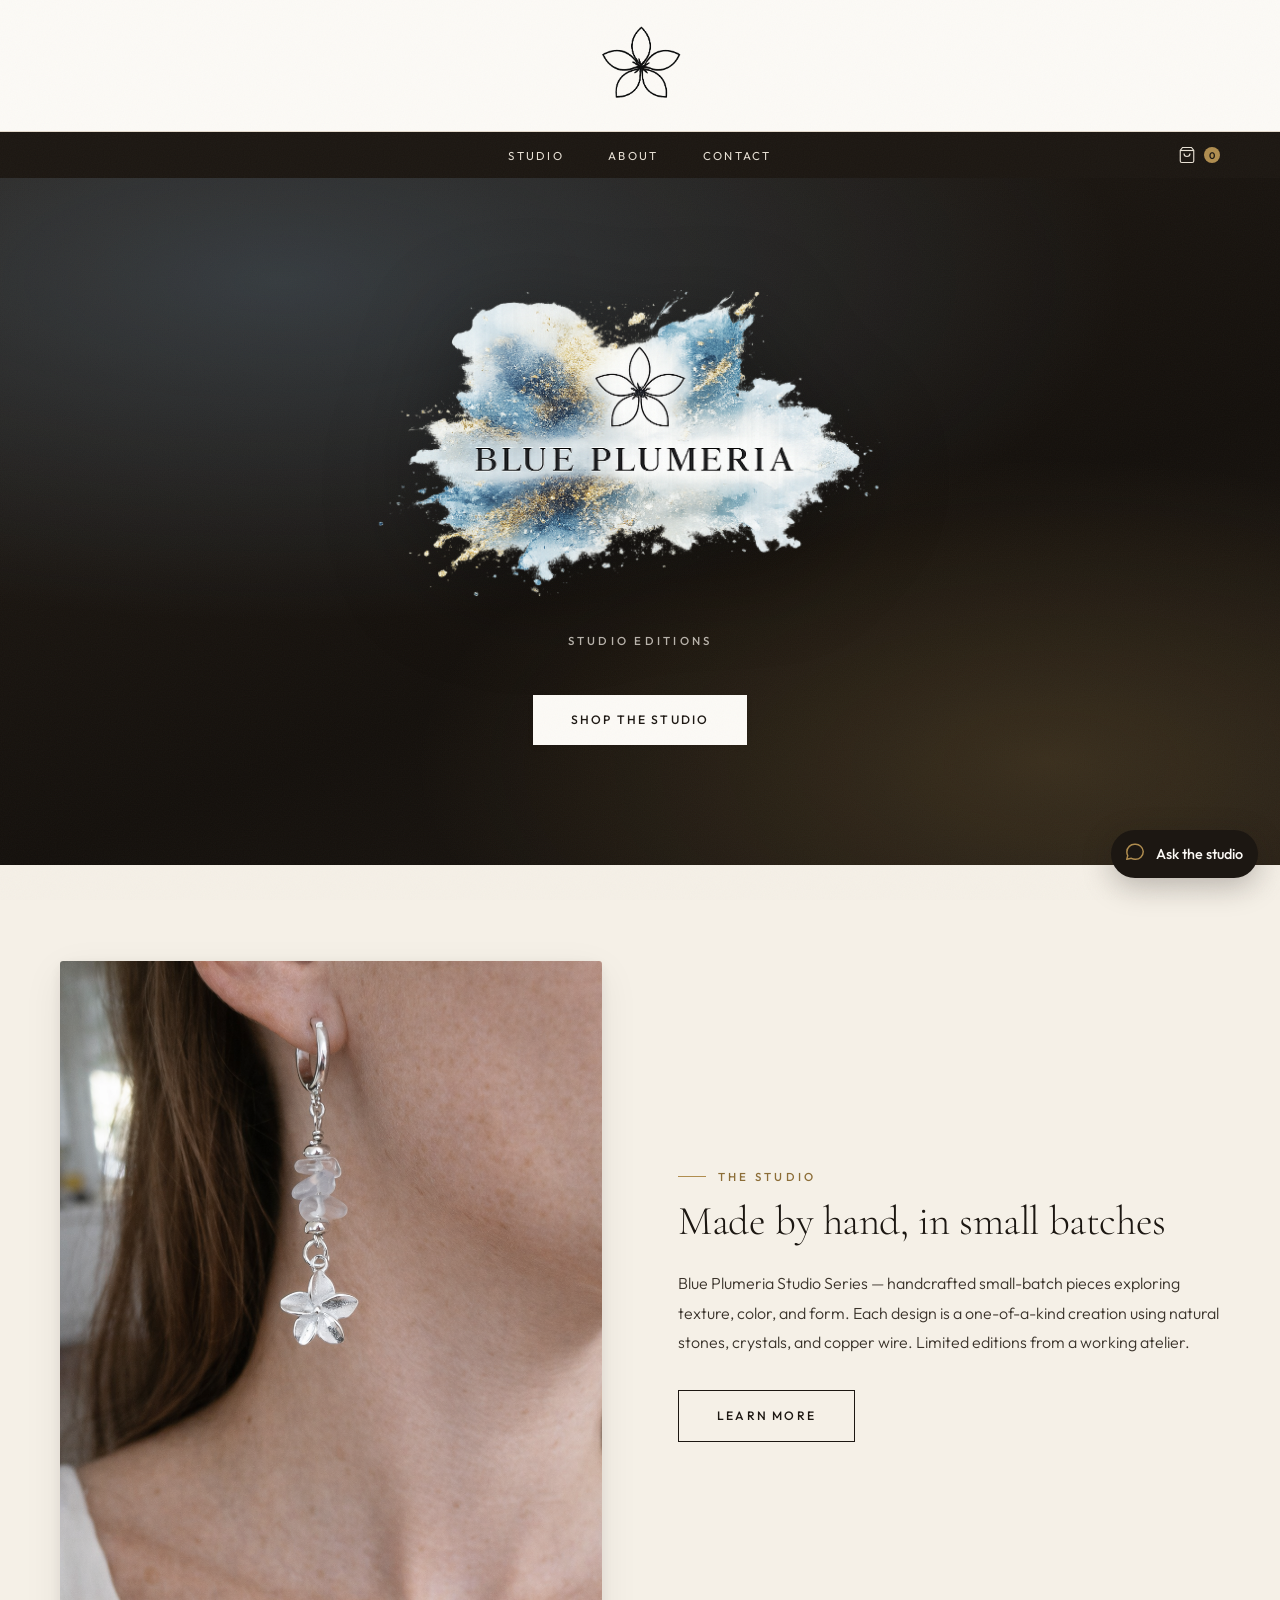
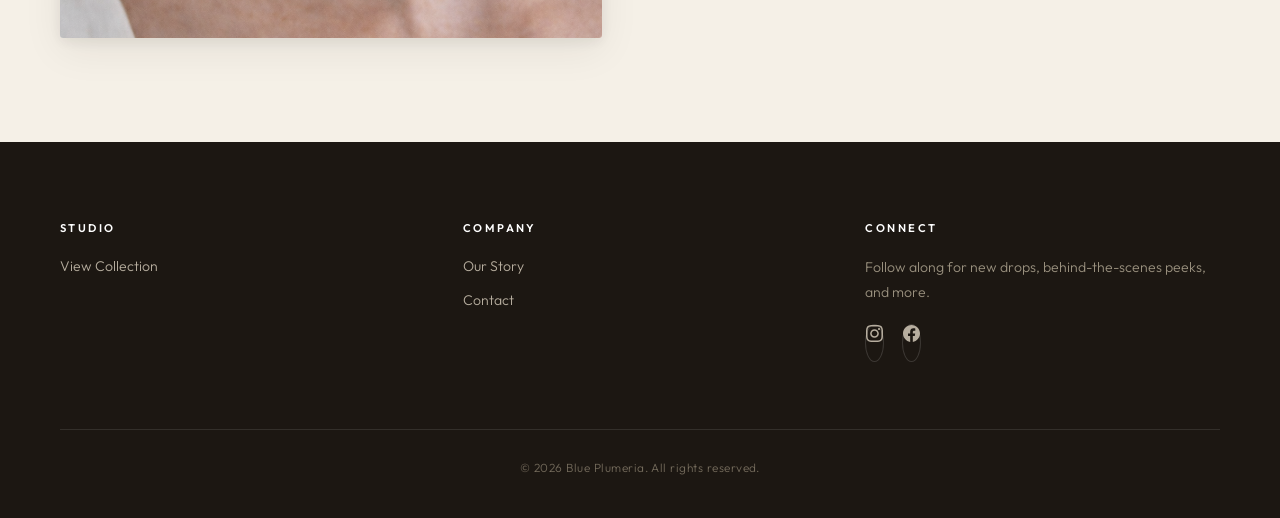
==== commit ab604c65: "Add AI receptionist: chat widget + Supabase edge function A floating "Studio Assistant" on all store" ====
--- a/docs/index.html
+++ b/docs/index.html
@@ -3,6 +3,15 @@
 <head>
   <meta charset="UTF-8">
   <meta name="viewport" content="width=device-width, initial-scale=1.0">
+  <!-- Google tag (gtag.js) -->
+  <script async src="https://www.googletagmanager.com/gtag/js?id=G-3TWSTSRBSR"></script>
+  <script>
+    window.dataLayer = window.dataLayer || [];
+    function gtag(){dataLayer.push(arguments);}
+    gtag('js', new Date());
+
+    gtag('config', 'G-3TWSTSRBSR');
+  </script>
   <title>Blue Plumeria — Studio Editions</title>
   <meta name="description" content="Limited studio editions — handcrafted earrings, necklaces, and bracelets exploring texture, color, and form.">
 
@@ -123,6 +132,11 @@
 
     (()=>{var c,d;(d=(c=window.SnipcartSettings).version)!=null||(c.version="3.0");var s,S;(S=(s=window.SnipcartSettings).timeoutDuration)!=null||(s.timeoutDuration=2750);var l,p;(p=(l=window.SnipcartSettings).domain)!=null||(l.domain="cdn.snipcart.com");var w,u;(u=(w=window.SnipcartSettings).protocol)!=null||(w.protocol="https");var f=window.SnipcartSettings.version.includes("v3.0.0-ci")||window.SnipcartSettings.version!="3.0"&&window.SnipcartSettings.version.localeCompare("3.4.0",void 0,{numeric:!0,sensitivity:"base"})===-1,m=["focus","mouseover","touchmove","scroll","keydown"];window.LoadSnipcart=o;document.readyState==="loading"?document.addEventListener("DOMContentLoaded",r):r();function r(){window.SnipcartSettings.loadStrategy?window.SnipcartSettings.loadStrategy==="on-user-interaction"&&(m.forEach(t=>document.addEventListener(t,o)),setTimeout(o,window.SnipcartSettings.timeoutDuration)):o()}var a=!1;function o(){if(a)return;a=!0;let t=document.getElementsByTagName("head")[0],e=document.querySelector("#snipcart"),i=document.querySelector(`src[src^="${window.SnipcartSettings.protocol}://${window.SnipcartSettings.domain}"][src$="snipcart.js"]`),n=document.querySelector(`link[href^="${window.SnipcartSettings.protocol}://${window.SnipcartSettings.domain}"][href$="snipcart.css"]`);e||(e=document.createElement("div"),e.id="snipcart",e.setAttribute("hidden","true"),document.body.appendChild(e)),v(e),i||(i=document.createElement("script"),i.src=`${window.SnipcartSettings.protocol}://${window.SnipcartSettings.domain}/themes/v${window.SnipcartSettings.version}/default/snipcart.js`,i.async=!0,t.appendChild(i)),n||(n=document.createElement("link"),n.rel="stylesheet",n.type="text/css",n.href=`${window.SnipcartSettings.protocol}://${window.SnipcartSettings.domain}/themes/v${window.SnipcartSettings.version}/default/snipcart.css`,t.prepend(n)),m.forEach(g=>document.removeEventListener(g,o))}function v(t){!f||(t.dataset.apiKey=window.SnipcartSettings.publicApiKey,window.SnipcartSettings.addProductBehavior&&(t.dataset.configAddProductBehavior=window.SnipcartSettings.addProductBehavior),window.SnipcartSettings.modalStyle&&(t.dataset.configModalStyle=window.SnipcartSettings.modalStyle),window.SnipcartSettings.currency&&(t.dataset.currency=window.SnipcartSettings.currency),window.SnipcartSettings.templatesUrl&&(t.dataset.templatesUrl=window.SnipcartSettings.templatesUrl))}})();
   </script>
+  <!-- Cloudflare Web Analytics -->
+  <script type="module" src="https://static.cloudflareinsights.com/beacon.min.js" data-cf-beacon='{"token": "38a6ebb3dcc84f76a18885ecca1cf73b"}'></script>
+  <!-- End Cloudflare Web Analytics -->
   <script src="js/main.js"></script>
+  <!-- AI receptionist (floating studio assistant) -->
+  <script src="js/receptionist.js" defer></script>
 </body>
 </html>
--- a/docs/css/style.css
+++ b/docs/css/style.css
@@ -1014,3 +1014,44 @@
   }
   .reveal { opacity: 1; transform: none; }
 }
+
+/* ── Shop group headings (tier + collection) ── */
+/* Tier banner ("The Signature Collection") reuses .section-heading;
+   trim its base margin since a collection heading follows it. */
+.tier-heading {
+  margin-top: 1rem;
+  margin-bottom: 1.25rem;
+}
+/* Collection sub-heading — centered gold overline with flanking rules. */
+.collection-heading {
+  display: flex;
+  align-items: center;
+  justify-content: center;
+  gap: 1rem;
+  margin: 3.5rem 0 2.75rem;
+  font-family: var(--font-body);
+  font-size: 0.78rem;
+  font-weight: 500;
+  letter-spacing: 0.28em;
+  text-transform: uppercase;
+  color: var(--gold-deep);
+  text-align: center;
+}
+.collection-heading::before,
+.collection-heading::after {
+  content: "";
+  width: 40px;
+  height: 1px;
+  background: var(--gold);
+}
+
+/* ── Snipcart checkout ── */
+/* Snipcart's cart/checkout overlay is position:fixed at z-index 20 and scrolls
+   internally. The site header + nav are sticky at z-index 100/99, so they paint
+   on top of the overlay and cover its first fields (Full name, Email). While
+   Snipcart is open it sets .snipcart-cart--opened on <html> — drop the header
+   and nav below the overlay so the full checkout is visible. */
+html.snipcart-cart--opened .site-header,
+html.snipcart-cart--opened .site-nav {
+  z-index: 1;
+}
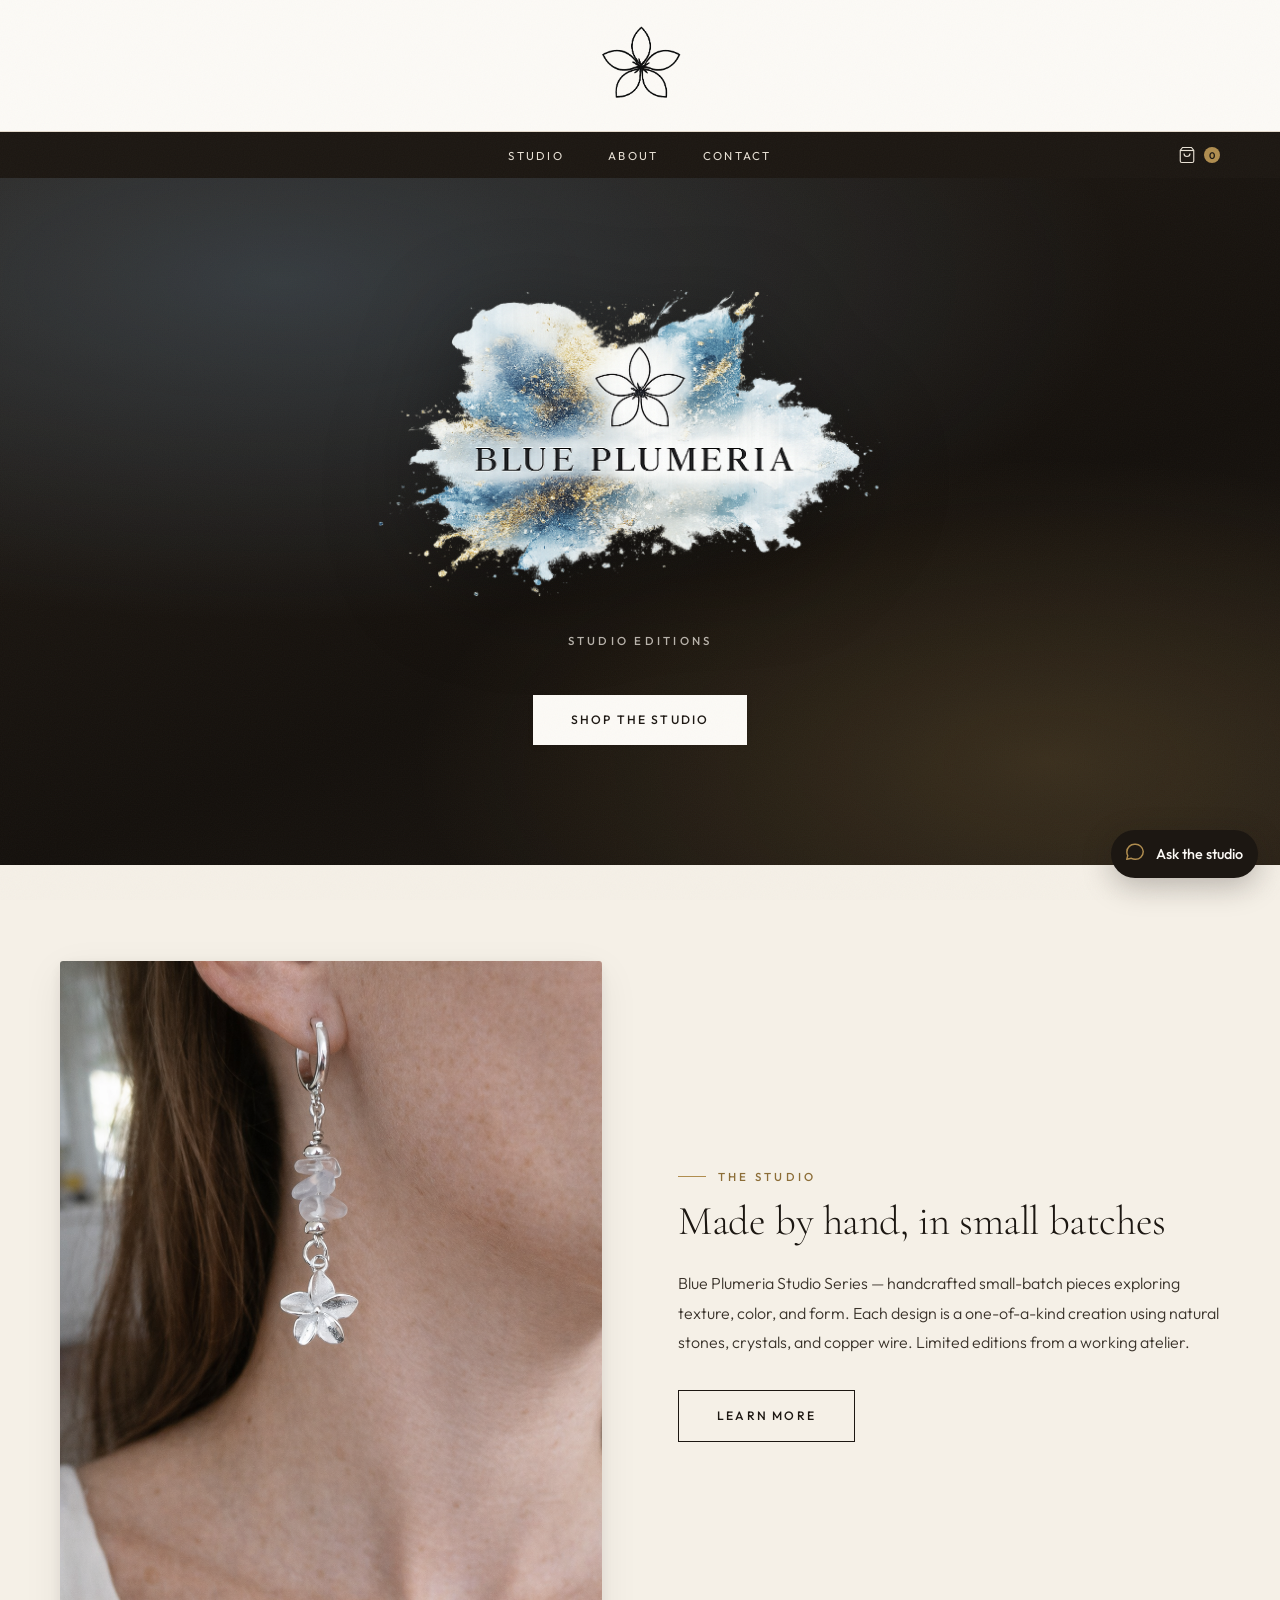
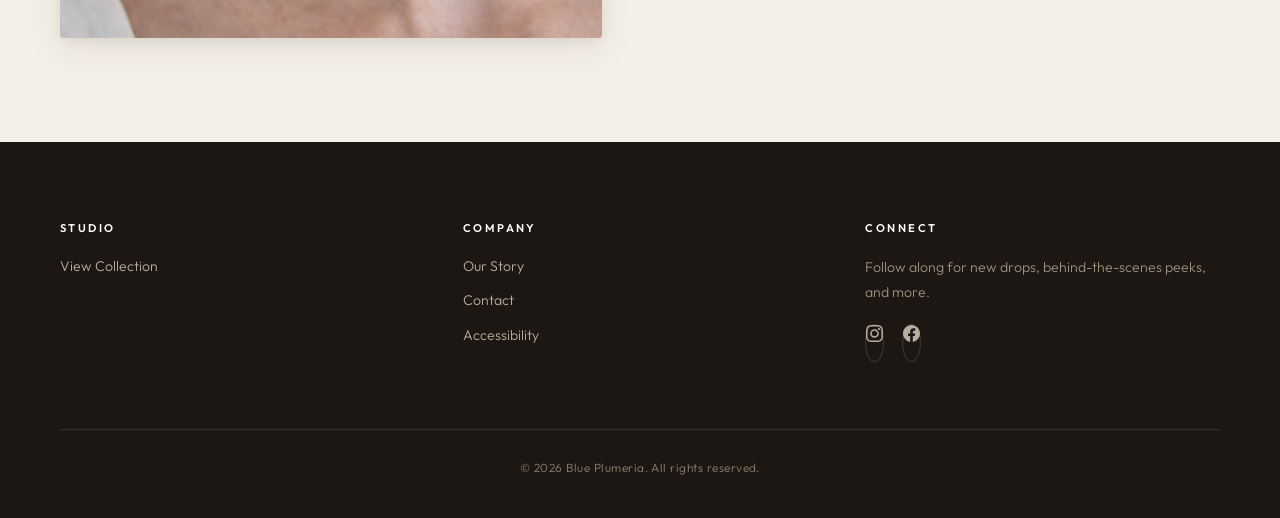
==== commit 616cc4ed: "docs(a11y): add an accessibility statement and link it from every footer New docs/accessibility.html" ====
--- a/docs/index.html
+++ b/docs/index.html
@@ -102,6 +102,7 @@
           <h4>Company</h4>
           <a href="about.html">Our Story</a>
           <a href="contact.html">Contact</a>
+          <a href="accessibility.html">Accessibility</a>
         </div>
         <div class="footer-col">
           <h4>Connect</h4>
--- a/docs/css/style.css
+++ b/docs/css/style.css
@@ -15,7 +15,7 @@
   --sand:         #ECE4D6;   /* deeper neutral */
   --ink:          #1C1712;   /* warm near-black — body + dark surfaces */
   --ink-soft:     #3A332B;
-  --muted:        #8A7F6E;   /* warm gray for secondary text */
+  --muted:        #6D6457;   /* warm gray for secondary text (darkened from #8A7F6E for WCAG AA: >=4.5:1 on paper, bone and sand) */
   --border:       #E4DBCC;   /* warm hairline */
 
   /* Brand accents — one dominant metallic (gold), slate as support */
@@ -874,6 +874,15 @@
 }
 .social-links svg { width: 17px; height: 17px; fill: currentColor; }
 
+/* ── Text pages (accessibility statement, policies) ── */
+.legal-page { max-width: 720px; }
+.legal-page h2 { font-size: 1.9rem; margin: 2.75rem 0 0.9rem; }
+.legal-page p, .legal-page li { line-height: 1.8; margin-bottom: 1rem; }
+.legal-page ul { list-style: disc; padding-left: 1.4rem; margin-bottom: 1rem; }
+.legal-page a { color: var(--slate-deep); text-decoration: underline; text-underline-offset: 3px; }
+.legal-page a:hover { color: var(--gold-deep); }
+.legal-updated { color: var(--muted); font-size: 0.85rem; letter-spacing: 0.04em; }
+
 /* ── Footer ── */
 .site-footer {
   background: var(--ink);
@@ -922,7 +931,7 @@
   text-align: center;
   font-size: 0.74rem;
   letter-spacing: 0.04em;
-  color: #746b5c;
+  color: #8c816f; /* lightened from #746b5c for WCAG AA (4.65:1 on --ink) */
 }
 
 /* ── Scroll-reveal (progressive enhancement; base state visible) ── */
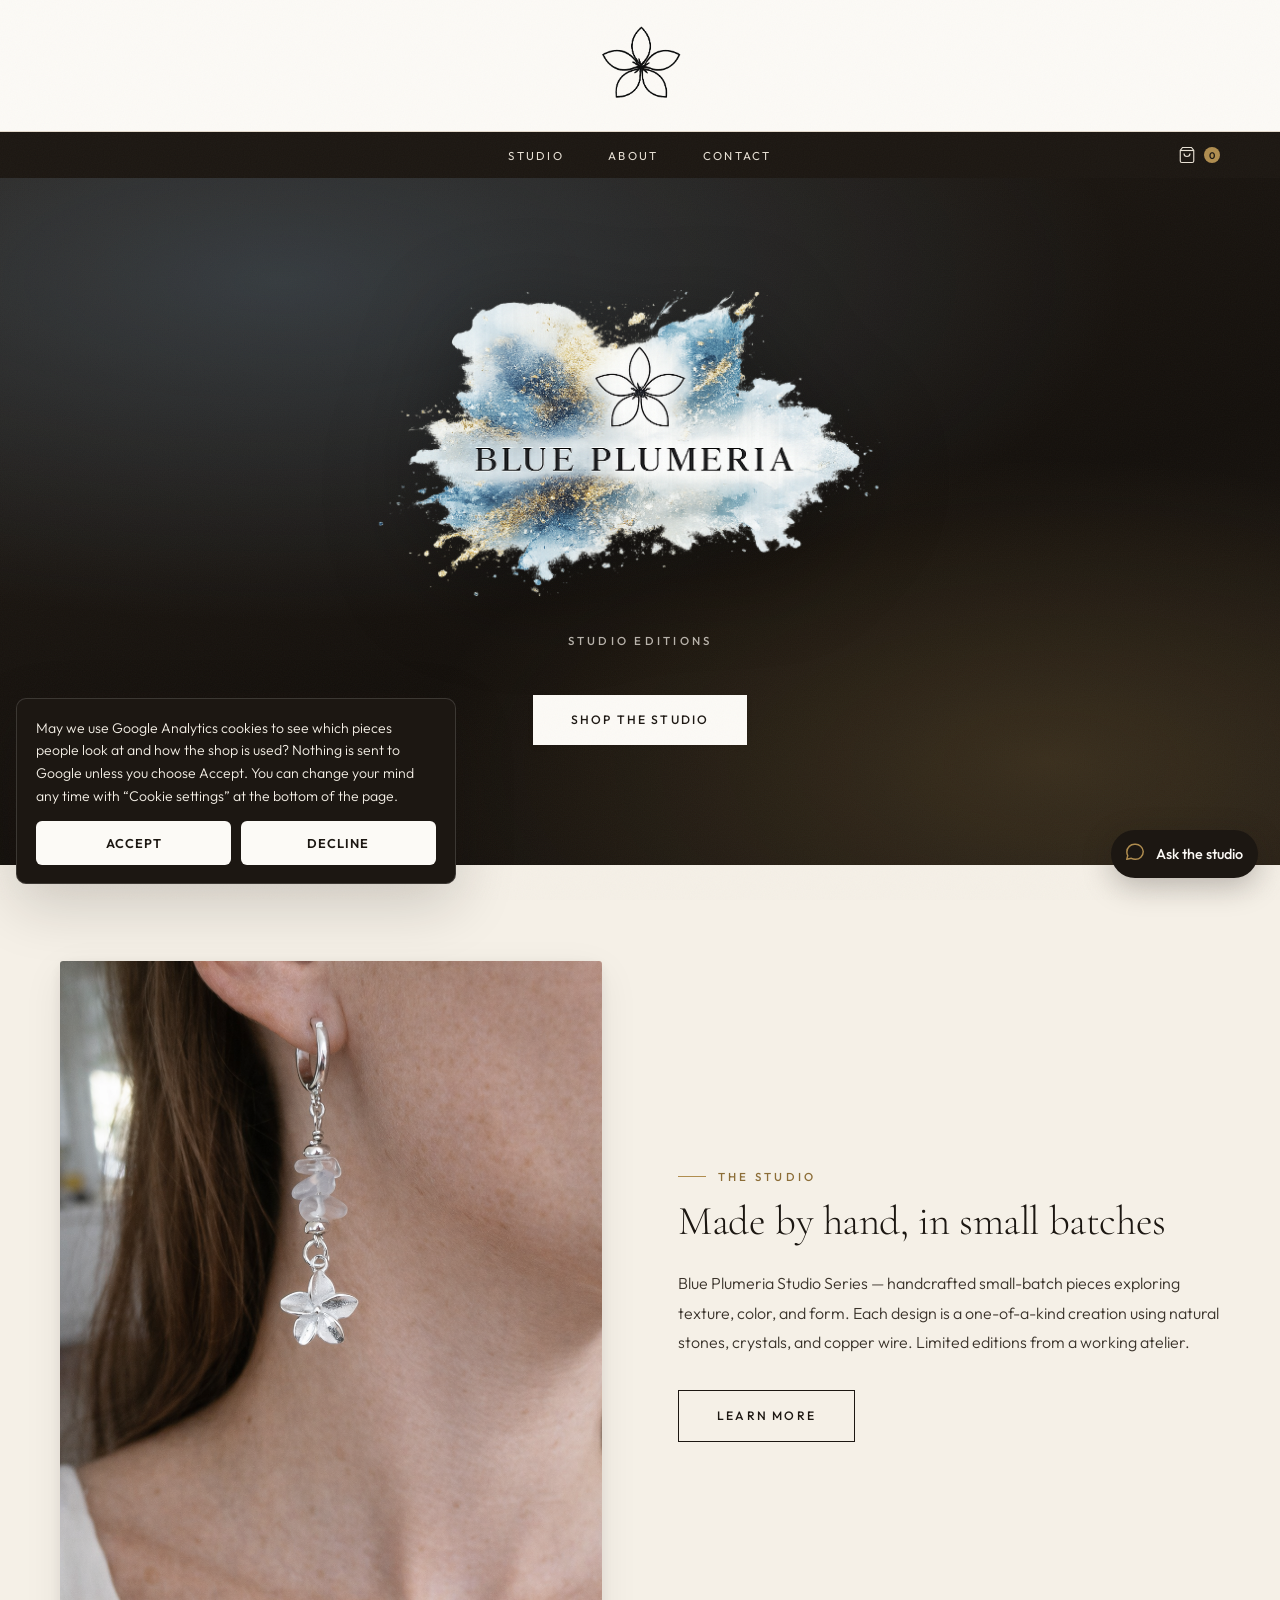
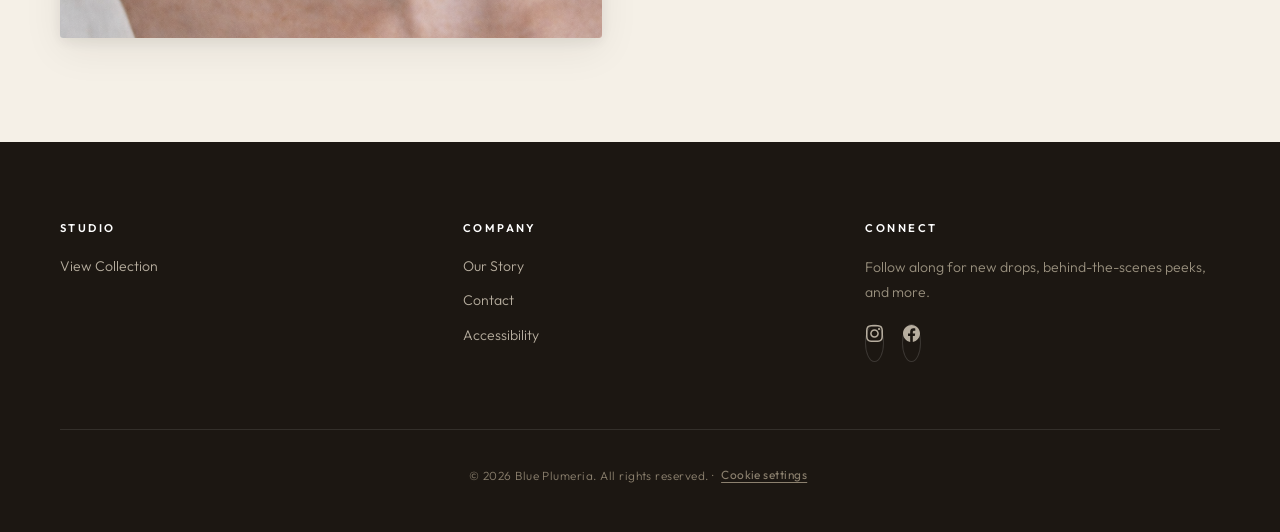
==== commit a74b6cd6: "feat(privacy): load Google Analytics only after the visitor accepts Every page used to load GA4 (G-3" ====
--- a/docs/index.html
+++ b/docs/index.html
@@ -3,15 +3,8 @@
 <head>
   <meta charset="UTF-8">
   <meta name="viewport" content="width=device-width, initial-scale=1.0">
-  <!-- Google tag (gtag.js) -->
-  <script async src="https://www.googletagmanager.com/gtag/js?id=G-3TWSTSRBSR"></script>
-  <script>
-    window.dataLayer = window.dataLayer || [];
-    function gtag(){dataLayer.push(arguments);}
-    gtag('js', new Date());
-
-    gtag('config', 'G-3TWSTSRBSR');
-  </script>
+  <!-- Google Analytics loads only after the visitor accepts (js/consent.js) -->
+  <script src="js/consent.js"></script>
   <title>Blue Plumeria — Studio Editions</title>
   <meta name="description" content="Limited studio editions — handcrafted earrings, necklaces, and bracelets exploring texture, color, and form.">
 
@@ -119,6 +112,8 @@
       </div>
       <div class="footer-bottom">
         &copy; 2026 Blue Plumeria. All rights reserved.
+        <span aria-hidden="true">&middot;</span>
+        <button type="button" class="footer-link-btn" data-consent-open>Cookie settings</button>
       </div>
     </div>
   </footer>
--- a/docs/css/style.css
+++ b/docs/css/style.css
@@ -882,6 +882,52 @@
 .legal-page a { color: var(--slate-deep); text-decoration: underline; text-underline-offset: 3px; }
 .legal-page a:hover { color: var(--gold-deep); }
 .legal-updated { color: var(--muted); font-size: 0.85rem; letter-spacing: 0.04em; }
+
+/* ── Analytics consent banner (js/consent.js) ── */
+.consent-banner {
+  position: fixed;
+  left: 16px;
+  bottom: 16px;
+  z-index: 2147483000;
+  max-width: 440px;
+  padding: 1.1rem 1.2rem;
+  background: var(--ink);
+  color: var(--bone);
+  border: 1px solid rgba(255,255,255,0.14);
+  border-radius: 10px;
+  box-shadow: var(--shadow-lg);
+  font-size: 0.88rem;
+  line-height: 1.6;
+}
+.consent-text { margin: 0 0 0.9rem; }
+.consent-actions { display: flex; gap: 0.6rem; }
+/* Accept and Decline share one style on purpose: no nudging. */
+.consent-btn {
+  flex: 1;
+  min-height: 44px;
+  padding: 0.55rem 1rem;
+  background: var(--paper);
+  color: var(--ink);
+  border-radius: 6px;
+  font-size: 0.8rem;
+  font-weight: 600;
+  letter-spacing: 0.08em;
+  text-transform: uppercase;
+}
+.consent-btn:hover { background: var(--sand); }
+.consent-btn:focus-visible { outline: 2px solid var(--gold); outline-offset: 2px; }
+@media (max-width: 600px) {
+  .consent-banner { left: 12px; right: 12px; bottom: 12px; max-width: none; }
+}
+.footer-link-btn {
+  color: inherit;
+  font-size: inherit;
+  letter-spacing: inherit;
+  text-decoration: underline;
+  text-underline-offset: 3px;
+  padding: 0.6rem 0.25rem;
+}
+.footer-link-btn:hover { color: var(--gold); }
 
 /* ── Footer ── */
 .site-footer {
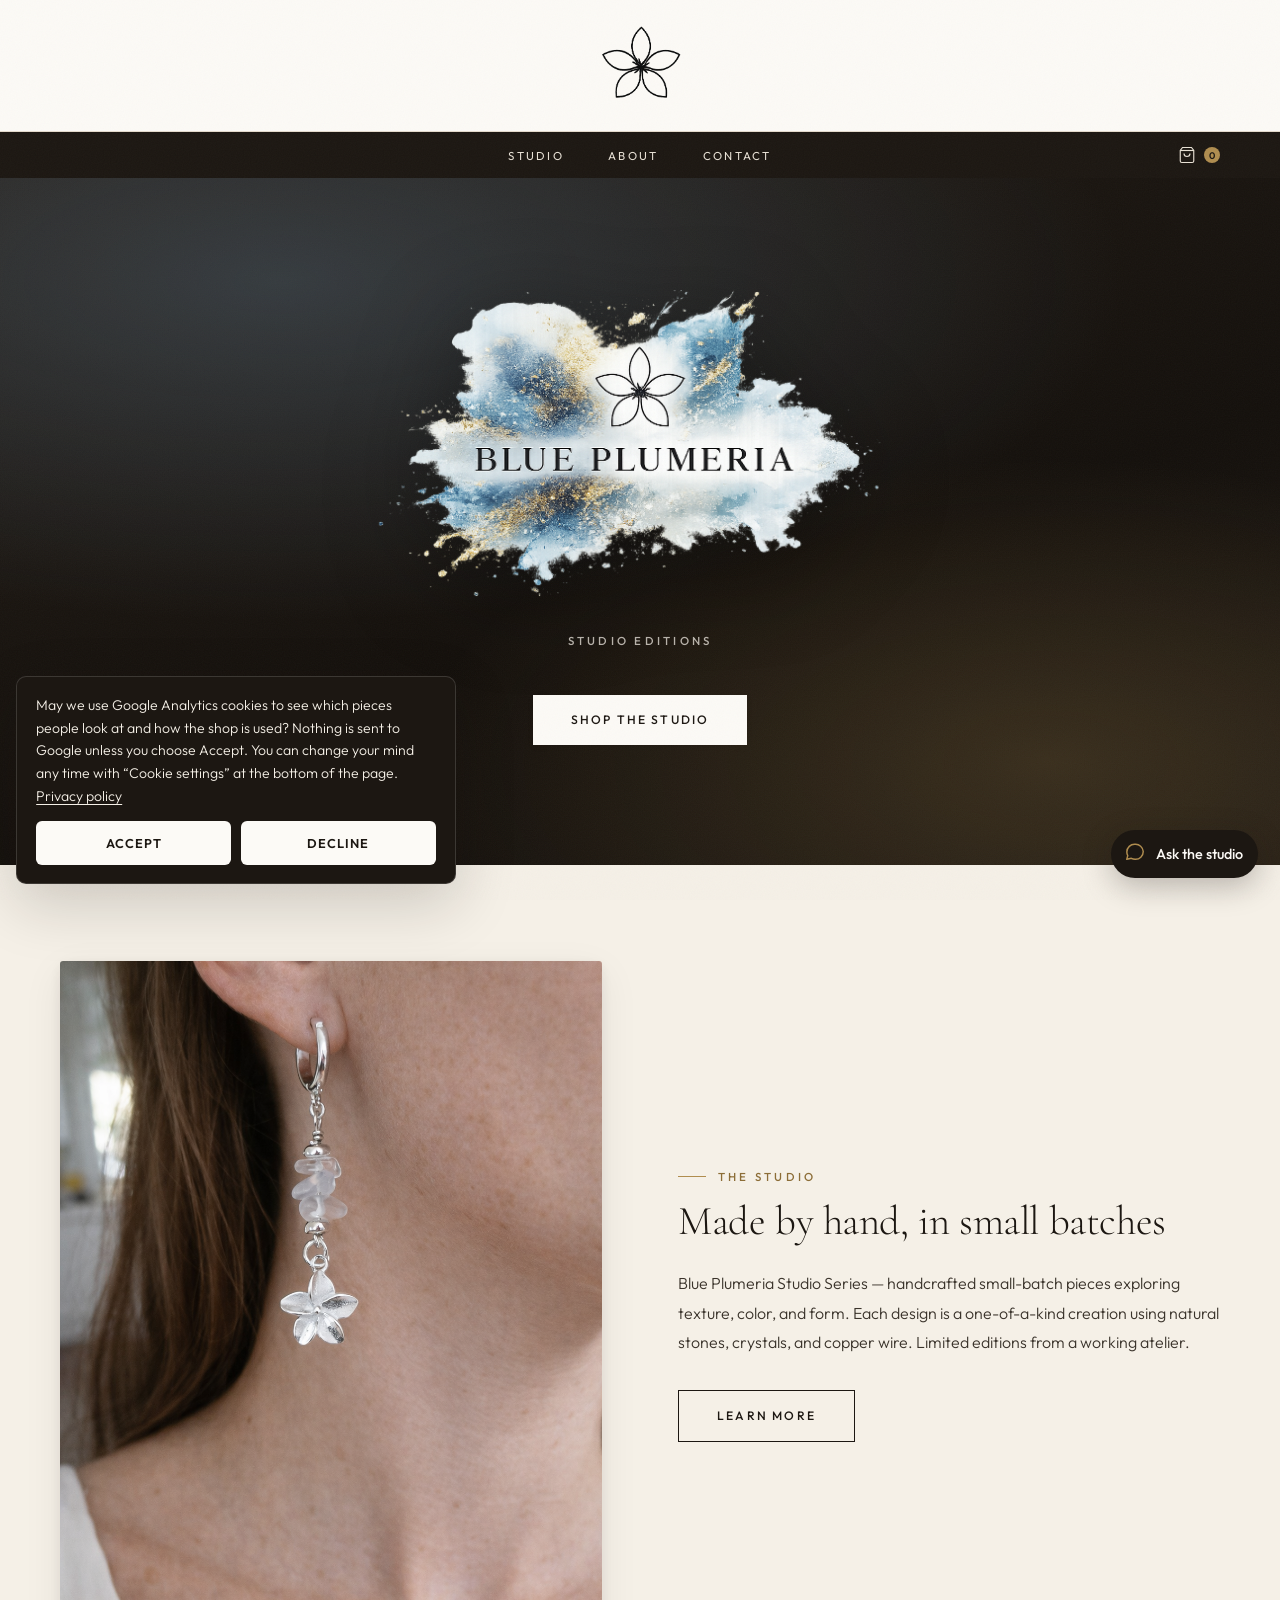
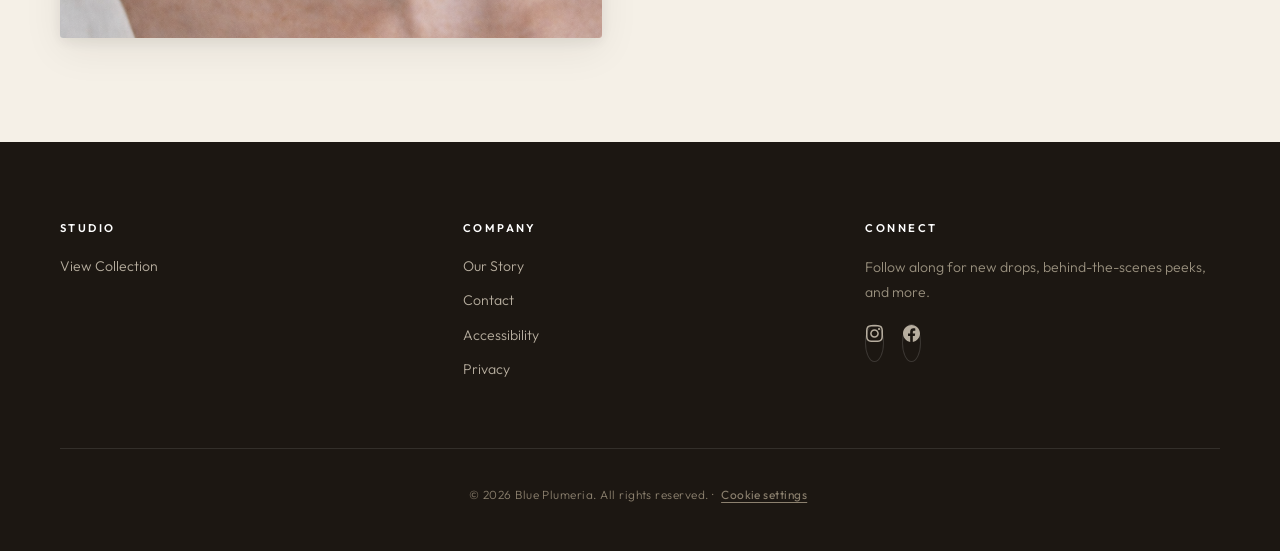
==== commit cc3bdc05: "docs(privacy): add a privacy policy; disclose the AI chat; link both The store took orders with no p" ====
--- a/docs/index.html
+++ b/docs/index.html
@@ -96,6 +96,7 @@
           <a href="about.html">Our Story</a>
           <a href="contact.html">Contact</a>
           <a href="accessibility.html">Accessibility</a>
+          <a href="privacy.html">Privacy</a>
         </div>
         <div class="footer-col">
           <h4>Connect</h4>
--- a/docs/css/style.css
+++ b/docs/css/style.css
@@ -877,6 +877,7 @@
 /* ── Text pages (accessibility statement, policies) ── */
 .legal-page { max-width: 720px; }
 .legal-page h2 { font-size: 1.9rem; margin: 2.75rem 0 0.9rem; }
+.legal-page h3 { font-size: 1.35rem; margin: 1.6rem 0 0.5rem; }
 .legal-page p, .legal-page li { line-height: 1.8; margin-bottom: 1rem; }
 .legal-page ul { list-style: disc; padding-left: 1.4rem; margin-bottom: 1rem; }
 .legal-page a { color: var(--slate-deep); text-decoration: underline; text-underline-offset: 3px; }
@@ -900,6 +901,8 @@
   line-height: 1.6;
 }
 .consent-text { margin: 0 0 0.9rem; }
+.consent-text a { color: var(--bone); text-decoration: underline; text-underline-offset: 3px; }
+.consent-text a:hover { color: var(--gold); }
 .consent-actions { display: flex; gap: 0.6rem; }
 /* Accept and Decline share one style on purpose: no nudging. */
 .consent-btn {
